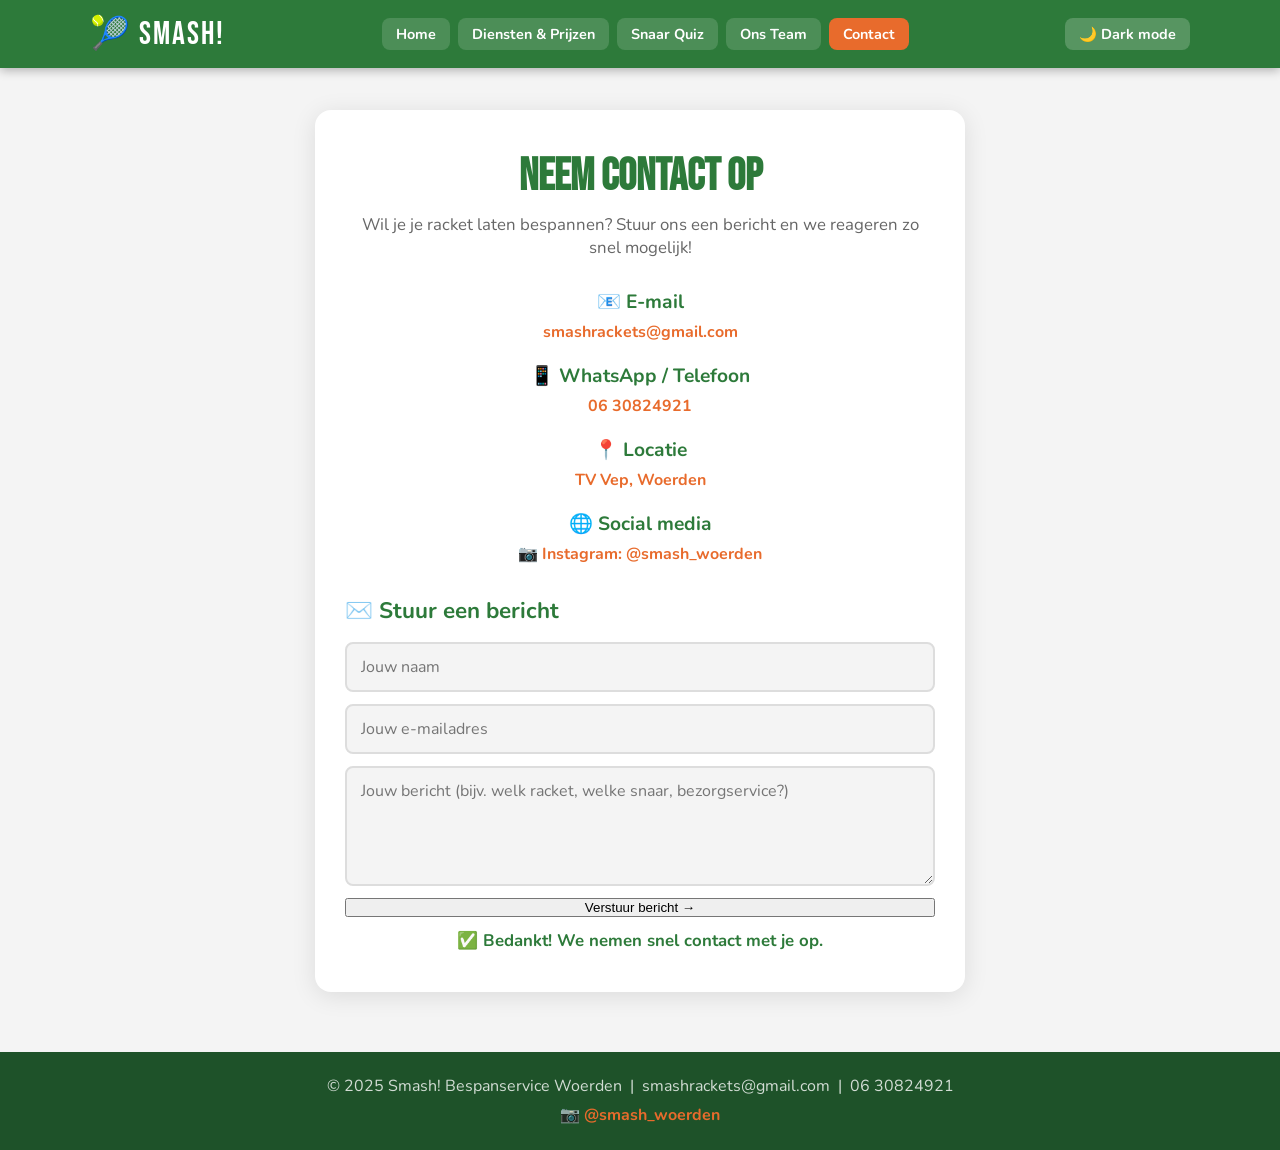
==== contact.html @ 24035dbb "Team + contact + css en js ervan met verstuur bericht" ====
<!DOCTYPE html>
<html lang="nl">
<head>
    <meta charset="UTF-8">
    <meta name="viewport" content="width=device-width, initial-scale=1.0">
    <title>Contact - Smash!</title>
    <link rel="stylesheet" href="style.css">
    <link href="https://fonts.googleapis.com/css2?family=Bebas+Neue&family=Nunito:wght@400;600;700;900&display=swap" rel="stylesheet">
</head>
<body>

<header>
    <div class="header-inner">
        <div class="logo">🎾 SMASH!</div>
        <nav>
            <a href="index.html" class="knop">Home</a>
            <a href="diensten.html" class="knop">Diensten & Prijzen</a>
            <a href="snaarquiz.html" class="knop">Snaar Quiz</a>
            <a href="team.html" class="knop">Ons Team</a>
            <a href="contact.html" class="knop actief">Contact</a>
        </nav>
        <button id="darkmode-knop" onclick="toggleDark()">🌙 Dark mode</button>
    </div>
</header>

<main>
    <section class="contact-kaart">
        <h1>Neem contact op</h1>
        <p class="intro">Wil je je racket laten bespannen? Stuur ons een bericht en we reageren zo snel mogelijk!</p>

        <div class="gegevens">
            <h2>📧 E-mail</h2>
            <p><a href="mailto:smashrackets@gmail.com?subject=Bespanning aanvragen">smashrackets@gmail.com</a></p>

            <h2>📱 WhatsApp / Telefoon</h2>
            <p><a href="tel:0630824921">06 30824921</a></p>

            <h2>📍 Locatie</h2>
            <p>
                <a href="https://www.google.com/maps/search/TV+Vep+Woerden" target="_blank">
                    TV Vep, Woerden
                </a>
            </p>

            <h2>🌐 Social media</h2>
            <p>
                <a href="https://www.instagram.com/smash_woerden/" target="_blank">📷 Instagram: @smash_woerden</a>
            </p>
        </div>

        <div class="contact-form">
            <h2>✉️ Stuur een bericht</h2>
            <input type="text" id="naam" placeholder="Jouw naam">
            <input type="email" id="email" placeholder="Jouw e-mailadres">
            <textarea id="bericht" placeholder="Jouw bericht (bijv. welk racket, welke snaar, bezorgservice?)"></textarea>
            <button class="cta-knop" onclick="verstuurBericht()">Verstuur bericht →</button>
            <p id="form-bevestiging" class="verborgen form-ok">✅ Bedankt! We nemen snel contact met je op.</p>
        </div>
    </section>
</main>

<footer>
    <p>© 2025 Smash! Bespanservice Woerden &nbsp;|&nbsp; smashrackets@gmail.com &nbsp;|&nbsp; 06 30824921</p>
    <p>📷 <a href="https://www.instagram.com/smash_woerden/" target="_blank">@smash_woerden</a></p>
</footer>

<script src="script.js"></script>
</body>
</html>
---- style.css ----
@import url('https://fonts.googleapis.com/css2?family=Bebas+Neue&family=Nunito:wght@400;600;700;900&display=swap');

:root {
    --oranje: #e86b2c;
    --groen: #2d7a3a;
    --wit: #ffffff;
    --lichtgrijs: #f4f4f4;
    --tekst: #1a1a1a;
    --kaart: #ffffff;
    --header-bg: #2d7a3a;
    --footer-bg: #1e5229;
    --border: #ddd;
    --knop-tekst: #1a1a1a;
}

body.dark {
    --lichtgrijs: #1a1a1a;
    --tekst: #f0f0f0;
    --kaart: #2a2a2a;
    --header-bg: #163d1e;
    --footer-bg: #111;
    --border: #444;
    --wit: #7e7e7e;
    --knop-tekst: #f0f0f0;
}

* {
    margin: 0;
    padding: 0;
    box-sizing: border-box;
}

body {
    font-family: 'Nunito', sans-serif;
    background-color: var(--lichtgrijs);
    color: var(--tekst);
    font-size: 16px;
    transition: background 0.3s, color 0.3s;
}

main {
    animation: instappen 0.5s ease-in-out;
}

@keyframes instappen {
    from { opacity: 0; transform: translateY(12px); }
    to { opacity: 1; transform: translateY(0); }
}

header {
    background: var(--header-bg);
    padding: 14px 30px;
    position: fixed;
    top: 0; left: 0;
    width: 100%;
    z-index: 1000;
    box-shadow: 0 2px 10px rgba(0,0,0,0.3);
}
.header-inner {
    display: flex;
    align-items: center;
    justify-content: space-between;
    max-width: 1100px;
    margin: 0 auto;
    flex-wrap: wrap;
    gap: 10px;
}
.logo {
    font-family: 'Bebas Neue', cursive;
    font-size: 2rem;
    color: var(--wit);
    letter-spacing: 2px;
}
nav { display: flex; gap: 8px; flex-wrap: wrap; }
.knop {
    display: inline-block;
    padding: 6px 14px;
    background: rgba(255,255,255,0.15);
    color: white;
    border-radius: 8px;
    text-decoration: none;
    font-weight: 700;
    font-size: 0.9rem;
    transition: 0.2s;
}
.knop:hover, .knop.actief { background: var(--oranje); color: white; }
#darkmode-knop {
    background: rgba(255,255,255,0.2);
    border: none;
    color: white;
    padding: 6px 14px;
    border-radius: 8px;
    cursor: pointer;
    font-weight: 700;
    font-family: 'Nunito', sans-serif;
    font-size: 0.9rem;
    transition: 0.2s;
}
#darkmode-knop:hover { background: var(--oranje); }


.pagina-titel {
    text-align: center;
    max-width: 700px;
    margin: 110px auto 40px auto;
    padding: 30px;
}
.pagina-titel h1 {
    font-family: 'Bebas Neue', cursive;
    font-size: 3rem;
    color: var(--groen);
    margin-bottom: 10px;
}
body.dark .pagina-titel h1 { color: var(--oranje); }
.pagina-titel p { font-size: 1.1rem; color: #666; }
body.dark .pagina-titel p { color: #aaa; }

.prijzen-grid {
    display: flex;
    gap: 20px;
    max-width: 1000px;
    margin: 0 auto 40px auto;
    padding: 0 20px;
    flex-wrap: wrap;
}
.prijs-kaart {
    flex: 1;
    min-width: 200px;
    background: var(--kaart);
    border-radius: 14px;
    padding: 24px 20px;
    text-align: center;
    box-shadow: 0 2px 12px rgba(0,0,0,0.08);
    border: 2px solid var(--border);
    position: relative;
    transition: 0.2s;
}
.prijs-kaart:hover { transform: translateY(-4px); border-color: var(--oranje); }
.prijs-kaart.uitgelicht { border-color: var(--oranje); border-width: 3px; }
.badge {
    position: absolute;
    top: -14px; left: 50%;
    transform: translateX(-50%);
    background: var(--oranje);
    color: white;
    padding: 4px 14px;
    border-radius: 20px;
    font-size: 0.85rem;
    font-weight: 700;
    white-space: nowrap;
}
.prijs-kaart h3 {
    color: var(--groen);
    font-size: 1.3rem;
    margin-bottom: 10px;
    margin-top: 10px;
}
.snaar-info { font-size: 0.95rem; color: #666; line-height: 1.5; margin-bottom: 16px; }
body.dark .snaar-info { color: #aaa; }
.prijs { font-family: 'Bebas Neue', cursive; font-size: 2.2rem; color: var(--oranje); }

.extra-diensten {
    max-width: 700px;
    margin: 0 auto 40px auto;
    padding: 0 20px;
}
.extra-diensten h2 {
    font-family: 'Bebas Neue', cursive;
    font-size: 2rem;
    color: var(--groen);
    margin-bottom: 20px;
    text-align: center;
}
body.dark .extra-diensten h2 { color: var(--oranje); }
.extra-grid { display: flex; gap: 20px; flex-wrap: wrap; }
.extra-item {
    flex: 1;
    min-width: 200px;
    background: var(--kaart);
    border-radius: 14px;
    padding: 24px;
    text-align: center;
    box-shadow: 0 2px 10px rgba(0,0,0,0.08);
}
.extra-item .icon { font-size: 2rem; display: block; margin-bottom: 10px; }
.extra-item h4 { color: var(--groen); margin-bottom: 8px; }
.extra-item strong {
    color: var(--oranje);
    font-size: 1.5rem;
    font-family: 'Bebas Neue', cursive;
    display: block;
    margin-top: 10px;
}

.calculator {
    max-width: 600px;
    margin: 0 auto 60px auto;
    background: var(--kaart);
    padding: 30px;
    border-radius: 16px;
    box-shadow: 0 4px 20px rgba(0,0,0,0.1);
    text-align: center;
}
.calculator h2 {
    font-family: 'Bebas Neue', cursive;
    font-size: 2rem;
    color: var(--groen);
    margin-bottom: 8px;
}

.totaal {
    background: var(--groen);
    color: white;
    padding: 16px;
    border-radius: 10px;
    text-align: center;
    font-size: 1.4rem;
    font-weight: 600;
    margin-top: 10px;
}
.totaal span {
    font-family: 'Bebas Neue', cursive;
    font-size: 2rem;
    color: var(--oranje);
}

footer {
    background: var(--footer-bg);
    color: rgba(255,255,255,0.8);
    text-align: center;
    padding: 20px;
    font-size: 1rem;
    line-height: 1.8;
}
footer a { color: var(--oranje); text-decoration: none; font-weight: 700; }
footer a:hover { text-decoration: underline; }


@media (max-width: 700px) {
    .header-inner { flex-direction: column; align-items: flex-start; }
}

.team-grid {
    display: flex;
    gap: 20px;
    max-width: 1000px;
    margin: 0 auto 40px auto;
    padding: 0 20px;
    flex-wrap: wrap;
    justify-content: center;
}

.team-kaart {
    background: var(--kaart);
    border-radius: 14px;
    padding: 30px 24px;
    text-align: center;
    box-shadow: 0 2px 12px rgba(0,0,0,0.08);
    width: 180px;
    transition: 0.2s;
    border-top: 4px solid var(--groen);
}

.team-kaart:hover {
    transform: translateY(-6px);
    border-top-color: var(--oranje);
    box-shadow: 0 8px 24px rgba(0,0,0,0.14);
}

.avatar {
    font-size: 3rem;
    margin-bottom: 12px;
}

.team-kaart h3 {
    color: var(--groen);
    font-size: 1.3rem;
    margin-bottom: 10px;
}

.team-kaart p {
    font-size: 0.9rem;
    color: #666;
    line-height: 1.5;
}

body.dark .team-kaart p {
    color: #aaa;
}

.contact-kaart {
    max-width: 650px;
    margin: 110px auto 60px auto;
    background: var(--kaart);
    padding: 40px 30px;
    border-radius: 16px;
    box-shadow: 0 4px 24px rgba(0,0,0,0.1);
    text-align: center;
}

.contact-kaart h1 {
    font-family: 'Bebas Neue', cursive;
    font-size: 2.8rem;
    color: var(--groen);
    margin-bottom: 10px;
}

body.dark .contact-kaart h1 {
    color: var(--oranje);
}

.intro {
    color: #666;
    margin-bottom: 30px;
    font-size: 1.05rem;
}

body.dark .intro {
    color: #aaa;
}

.gegevens h2 {
    color: var(--groen);
    font-size: 1.2rem;
    margin: 20px 0 6px 0;
}

body.dark .gegevens h2 {
    color: var(--oranje);
}

.gegevens p {
    margin-bottom: 8px;
}

.gegevens a {
    color: var(--oranje);
    font-weight: 700;
    text-decoration: none;
}

.gegevens a:hover {
    text-decoration: underline;
}

.contact-form {
    margin-top: 30px;
    display: flex;
    flex-direction: column;
    gap: 12px;
    text-align: left;
}

.contact-form h2 {
    color: var(--groen);
    font-size: 1.4rem;
    margin-bottom: 4px;
}

body.dark .contact-form h2 {
    color: var(--oranje);
}

.contact-form input,
.contact-form textarea {
    width: 100%;
    padding: 12px 14px;
    border-radius: 8px;
    border: 2px solid var(--border);
    font-size: 1rem;
    font-family: 'Nunito', sans-serif;
    background: var(--lichtgrijs);
    color: var(--tekst);
    transition: 0.2s;
}

.contact-form input:focus,
.contact-form textarea:focus {
    outline: none;
    border-color: var(--oranje);
}

.contact-form textarea {
    min-height: 120px;
    resize: vertical;
}

.form-ok {
    color: var(--groen);
    font-weight: 700;
    text-align: center;
    font-size: 1.05rem;
}
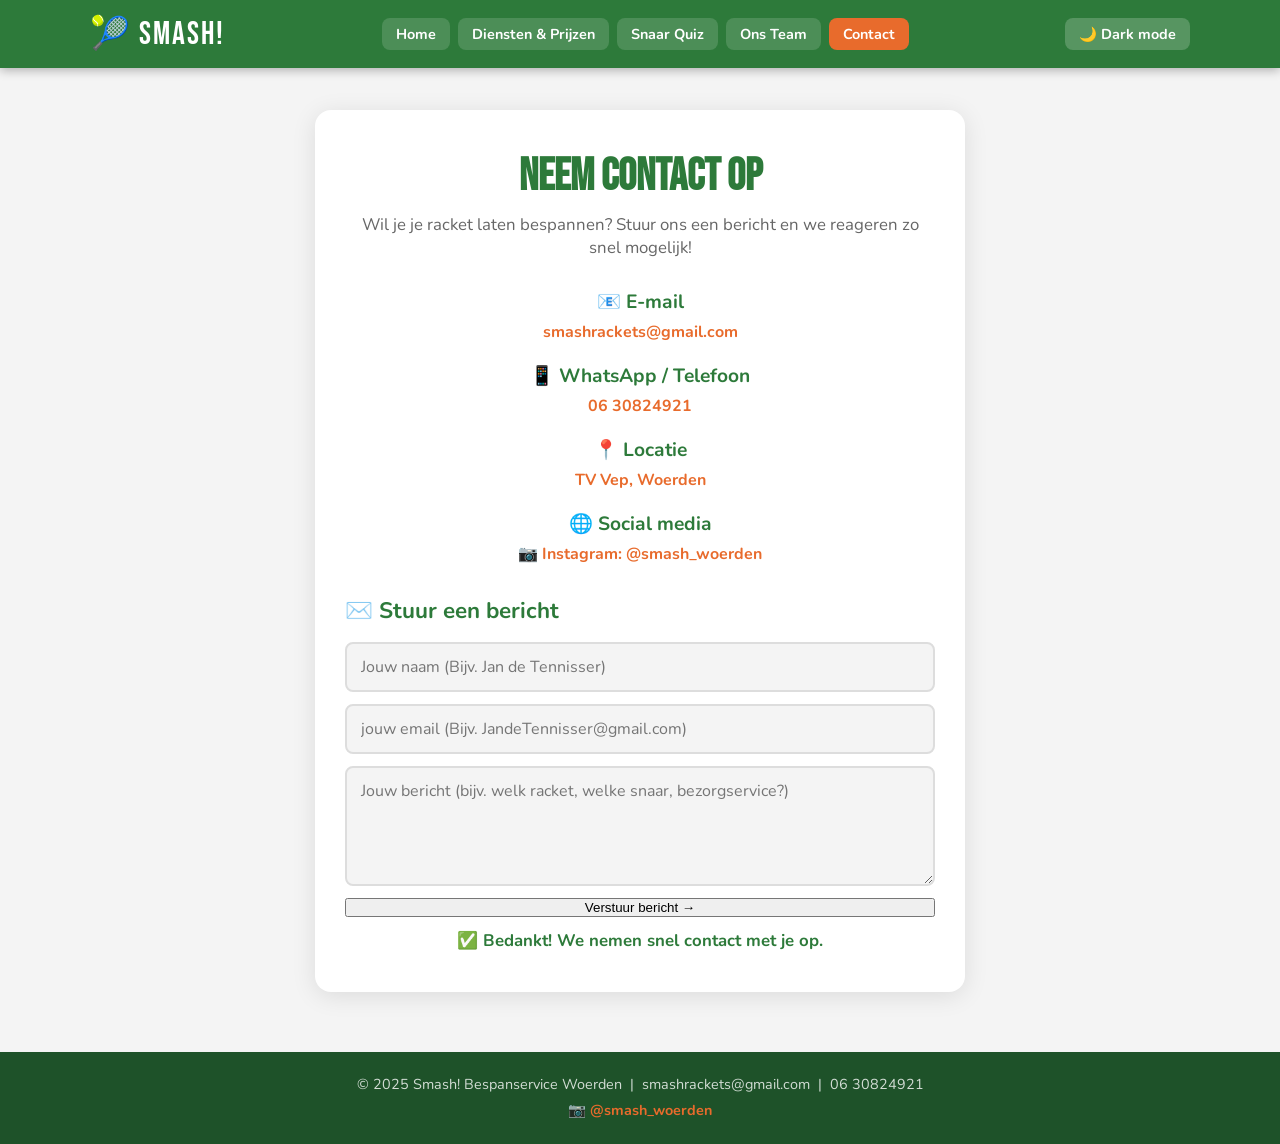
==== commit 4f27dad3: "weetiknietfoto" ====
--- a/contact.html
+++ b/contact.html
@@ -50,8 +50,8 @@
 
         <div class="contact-form">
             <h2>✉️ Stuur een bericht</h2>
-            <input type="text" id="naam" placeholder="Jouw naam">
-            <input type="email" id="email" placeholder="Jouw e-mailadres">
+            <input type="text" id="naam" placeholder="Jouw naam (Bijv. Jan de Tennisser)">
+            <input type="email" id="email" placeholder="jouw email (Bijv. JandeTennisser@gmail.com)">
             <textarea id="bericht" placeholder="Jouw bericht (bijv. welk racket, welke snaar, bezorgservice?)"></textarea>
             <button class="cta-knop" onclick="verstuurBericht()">Verstuur bericht →</button>
             <p id="form-bevestiging" class="verborgen form-ok">✅ Bedankt! We nemen snel contact met je op.</p>
@@ -64,6 +64,6 @@
     <p>📷 <a href="https://www.instagram.com/smash_woerden/" target="_blank">@smash_woerden</a></p>
 </footer>
 
-<script src="script.js"></script>
+<script src="main.js"></script>
 </body>
 </html>
--- a/style.css
+++ b/style.css
@@ -99,7 +99,6 @@
 }
 #darkmode-knop:hover { background: var(--oranje); }
 
-
 .pagina-titel {
     text-align: center;
     max-width: 700px;
@@ -208,7 +207,28 @@
     color: var(--groen);
     margin-bottom: 8px;
 }
-
+body.dark .calculator h2 { color: var(--oranje); }
+.calculator p { color: #666; margin-bottom: 20px; }
+body.dark .calculator p { color: #aaa; }
+.calcding { display: flex; flex-direction: column; gap: 14px; text-align: left; }
+.calcding label {
+    font-weight: 700;
+    color: var(--tekst);
+    display: flex;
+    align-items: center;
+    gap: 10px;
+}
+.calcding select {
+    width: 100%;
+    padding: 10px 14px;
+    border-radius: 8px;
+    border: 2px solid var(--border);
+    font-size: 1rem;
+    font-family: 'Nunito', sans-serif;
+    background: var(--kaart);
+    color: var(--tekst);
+    margin-top: 4px;
+}
 .totaal {
     background: var(--groen);
     color: white;
@@ -216,7 +236,7 @@
     border-radius: 10px;
     text-align: center;
     font-size: 1.4rem;
-    font-weight: 600;
+    font-weight: 900;
     margin-top: 10px;
 }
 .totaal span {
@@ -230,17 +250,15 @@
     color: rgba(255,255,255,0.8);
     text-align: center;
     padding: 20px;
-    font-size: 1rem;
+    font-size: 0.9rem;
     line-height: 1.8;
 }
 footer a { color: var(--oranje); text-decoration: none; font-weight: 700; }
 footer a:hover { text-decoration: underline; }
 
-
 @media (max-width: 700px) {
     .header-inner { flex-direction: column; align-items: flex-start; }
 }
-
 .team-grid {
     display: flex;
     gap: 20px;
@@ -391,4 +409,30 @@
     font-weight: 700;
     text-align: center;
     font-size: 1.05rem;
-}+}
+main {
+    animation: instappen 0.5s ease-in-out;
+}
+
+@keyframes instappen {
+    from { opacity: 0; transform: translateY(12px); }
+    to { opacity: 1; transform: translateY(0); }
+}
+
+@media (max-width: 700px) {
+    .hero {
+        flex-direction: column;
+        margin-top: 130px;
+        text-align: center;
+    }
+    .hero-tekst h1 {
+        font-size: 2.5rem;
+    }
+    .hero-logo-groot {
+        font-size: 5rem;
+    }
+    .header-inner {
+        flex-direction: column;
+        align-items: flex-start;
+    }
+}
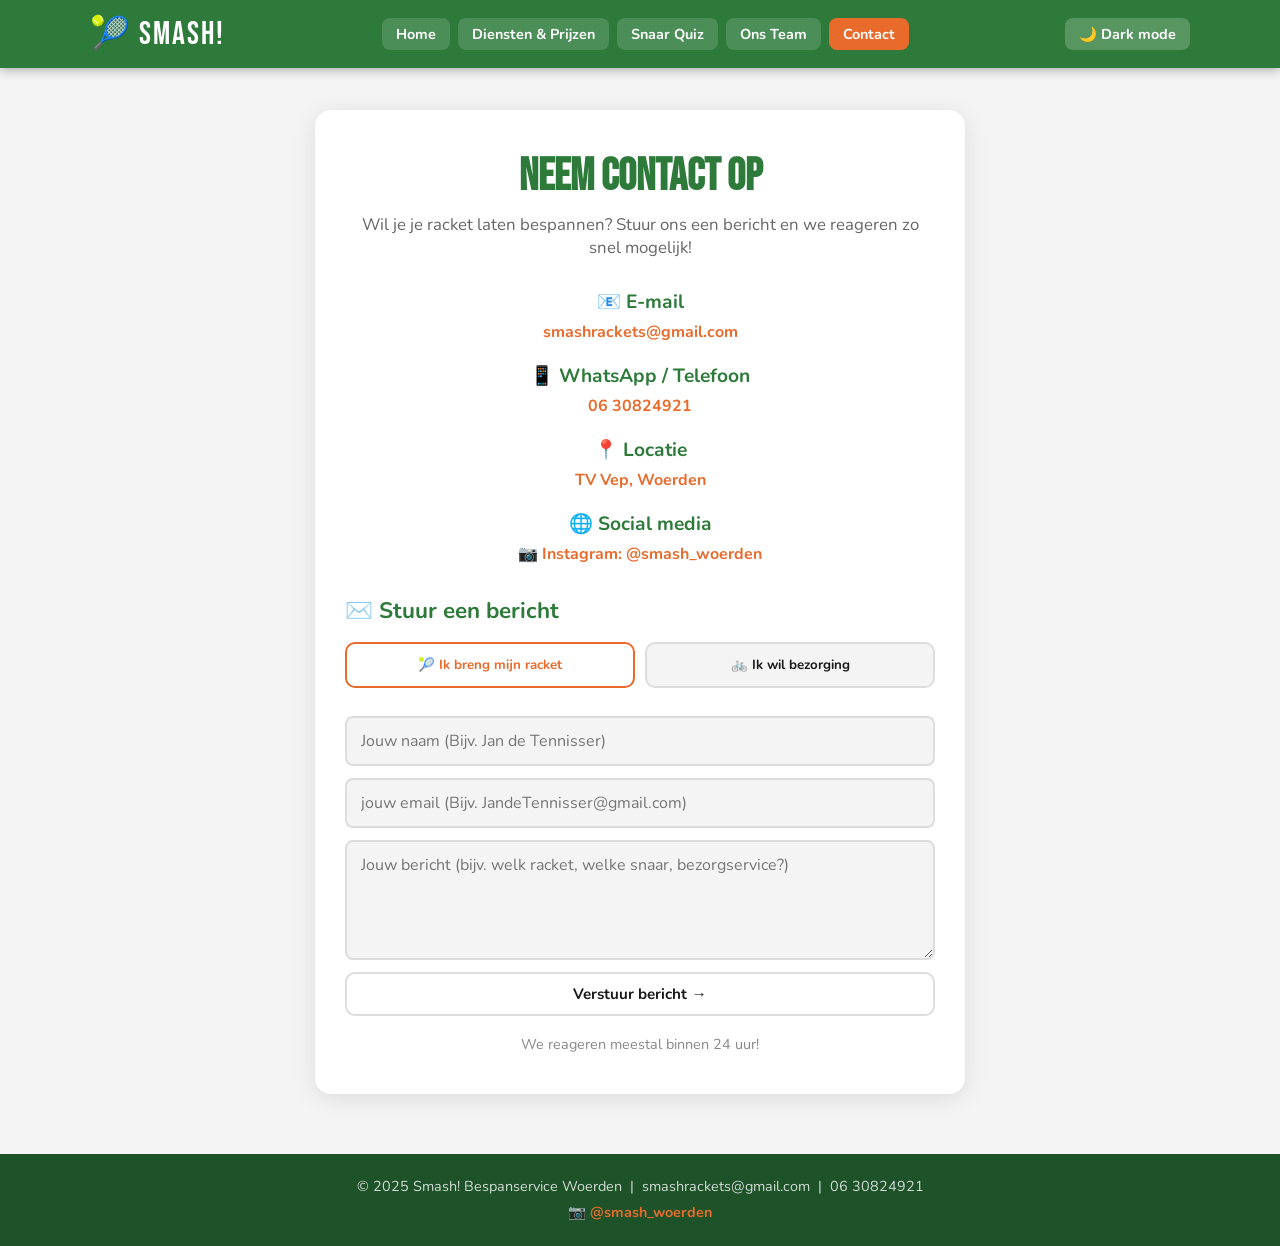
==== commit 4f33cc11: "grote cleanup voor de deadline" ====
--- a/contact.html
+++ b/contact.html
@@ -48,12 +48,20 @@
             </p>
         </div>
 
+
+
         <div class="contact-form">
             <h2>✉️ Stuur een bericht</h2>
+             <div class="lever-keuze">
+        <button class="lever-knop actief" onclick="kiesLever('breng', this)">🎾 Ik breng mijn racket</button>
+        <button class="lever-knop" onclick="kiesLever('bezorg', this)">🚲 Ik wil bezorging</button>
+    </div>
+
             <input type="text" id="naam" placeholder="Jouw naam (Bijv. Jan de Tennisser)">
             <input type="email" id="email" placeholder="jouw email (Bijv. JandeTennisser@gmail.com)">
             <textarea id="bericht" placeholder="Jouw bericht (bijv. welk racket, welke snaar, bezorgservice?)"></textarea>
             <button class="cta-knop" onclick="verstuurBericht()">Verstuur bericht →</button>
+            <p class="reactietijd"> We reageren meestal binnen 24 uur!</p>
             <p id="form-bevestiging" class="verborgen form-ok">✅ Bedankt! We nemen snel contact met je op.</p>
         </div>
     </section>
--- a/style.css
+++ b/style.css
@@ -1,6 +1,6 @@
-
 @import url('https://fonts.googleapis.com/css2?family=Bebas+Neue&family=Nunito:wght@400;600;700;900&display=swap');
 
+/* ── CSS Variabelen ── */
 :root {
     --oranje: #e86b2c;
     --groen: #2d7a3a;
@@ -21,10 +21,11 @@
     --header-bg: #163d1e;
     --footer-bg: #111;
     --border: #444;
-    --wit: #7e7e7e;
+    --wit: #2a2a2a;
     --knop-tekst: #f0f0f0;
 }
 
+/* ── Reset ── */
 * {
     margin: 0;
     padding: 0;
@@ -39,24 +40,28 @@
     transition: background 0.3s, color 0.3s;
 }
 
+/* ── Animatie ── */
 main {
     animation: instappen 0.5s ease-in-out;
 }
 
 @keyframes instappen {
     from { opacity: 0; transform: translateY(12px); }
-    to { opacity: 1; transform: translateY(0); }
-}
-
+    to   { opacity: 1; transform: translateY(0); }
+}
+
+/* ── Header (FIXED + bovenop alles) ── */
 header {
     background: var(--header-bg);
     padding: 14px 30px;
     position: fixed;
-    top: 0; left: 0;
+    top: 0;
+    left: 0;
     width: 100%;
     z-index: 1000;
-    box-shadow: 0 2px 10px rgba(0,0,0,0.3);
-}
+    box-shadow: 0 2px 10px rgba(0, 0, 0, 0.3);
+}
+
 .header-inner {
     display: flex;
     align-items: center;
@@ -66,17 +71,24 @@
     flex-wrap: wrap;
     gap: 10px;
 }
+
 .logo {
     font-family: 'Bebas Neue', cursive;
     font-size: 2rem;
     color: var(--wit);
     letter-spacing: 2px;
 }
-nav { display: flex; gap: 8px; flex-wrap: wrap; }
+
+nav {
+    display: flex;
+    gap: 8px;
+    flex-wrap: wrap;
+}
+
 .knop {
     display: inline-block;
     padding: 6px 14px;
-    background: rgba(255,255,255,0.15);
+    background: rgba(255, 255, 255, 0.15);
     color: white;
     border-radius: 8px;
     text-decoration: none;
@@ -84,9 +96,15 @@
     font-size: 0.9rem;
     transition: 0.2s;
 }
-.knop:hover, .knop.actief { background: var(--oranje); color: white; }
+
+.knop:hover,
+.knop.actief {
+    background: var(--oranje);
+    color: white;
+}
+
 #darkmode-knop {
-    background: rgba(255,255,255,0.2);
+    background: rgba(255, 255, 255, 0.2);
     border: none;
     color: white;
     padding: 6px 14px;
@@ -97,24 +115,195 @@
     font-size: 0.9rem;
     transition: 0.2s;
 }
-#darkmode-knop:hover { background: var(--oranje); }
-
+
+#darkmode-knop:hover {
+    background: var(--oranje);
+}
+
+/* ── Hero (tiptop) ── */
+.tiptop {
+    display: flex;
+    align-items: center;
+    justify-content: space-between;
+    max-width: 1000px;
+    margin: 110px auto 40px;
+    padding: 40px 30px;
+    background: var(--groen);
+    border-radius: 20px;
+    color: white;
+    gap: 30px;
+}
+
+.tiptop-tekst h1 {
+    font-family: 'Bebas Neue', cursive;
+    font-size: 3.5rem;
+    line-height: 1.1;
+    margin-bottom: 16px;
+}
+
+.tiptop-tekst h1 span {
+    color: var(--oranje);
+}
+
+.tiptop-tekst p {
+    font-size: 1.1rem;
+    line-height: 1.6;
+    margin-bottom: 24px;
+    max-width: 450px;
+}
+
+.tiptop-logo-groot {
+    font-size: 8rem;
+}
+
+/* ── Knoppen ── */
+.bespannen-knop {
+    display: inline-block;
+    background: var(--oranje);
+    color: white;
+    padding: 12px 28px;
+    border-radius: 10px;
+    text-decoration: none;
+    font-weight: 900;
+    transition: 0.2s;
+}
+
+.bespannen-knop:hover {
+    background: #c95a1f;
+    transform: translateY(-2px);
+}
+
+.bespannen-knop.wit {
+    background: white;
+    color: var(--groen);
+}
+
+.bespannen-knop.wit:hover {
+    background: #e0e0e0;
+}
+
+/* ── Voordelen ── */
+.voordelen {
+    display: flex;
+    gap: 20px;
+    max-width: 1000px;
+    margin: 0 auto 40px;
+    padding: 0 20px;
+    flex-wrap: wrap;
+}
+
+.voordeel {
+    flex: 1;
+    min-width: 200px;
+    background: var(--kaart);
+    border-radius: 14px;
+    padding: 24px 20px;
+    text-align: center;
+    border-top: 4px solid var(--oranje);
+    transition: 0.2s;
+}
+
+.voordeel:hover {
+    transform: translateY(-4px);
+}
+
+.voordeel .icon {
+    font-size: 2.2rem;
+    display: block;
+    margin-bottom: 12px;
+}
+
+.voordeel h3 {
+    color: var(--groen);
+    margin-bottom: 8px;
+}
+
+/* ── Banners ── */
+.bespannen-banner,
+.cta-banner {
+    background: var(--oranje);
+    color: white;
+    text-align: center;
+    padding: 50px 30px;
+    max-width: 1000px;
+    margin: 0 auto 40px;
+    border-radius: 16px;
+}
+
+.bespannen-banner h2,
+.cta-banner h2 {
+    font-family: 'Bebas Neue', cursive;
+    font-size: 2.5rem;
+    margin-bottom: 12px;
+}
+
+.bespannen-banner p,
+.cta-banner p {
+    margin-bottom: 24px;
+}
+
+.cta-knop {
+    background: transparent;
+    border: 2px solid var(--border);
+    color: var(--tekst);
+    font-family: 'Nunito', sans-serif;
+    font-weight: 700;
+    font-size: 0.95rem;
+    padding: 10px 22px;
+    border-radius: 10px;
+    cursor: pointer;
+    transition: border-color 0.18s, color 0.18s;
+}
+
+.cta-knop:hover {
+    border-color: var(--oranje);
+    color: var(--oranje);
+}
+
+.cta-knop.wit {
+    display: inline-block;
+    background: white;
+    color: var(--oranje);
+    font-weight: 900;
+    padding: 12px 28px;
+    border-radius: 10px;
+    text-decoration: none;
+    transition: 0.2s;
+    border: none;
+}
+
+.cta-knop.wit:hover {
+    background: #f0f0f0;
+    transform: translateY(-2px);
+}
+
+/* ── Paginatitel ── */
 .pagina-titel {
     text-align: center;
     max-width: 700px;
     margin: 110px auto 40px auto;
     padding: 30px;
 }
+
 .pagina-titel h1 {
     font-family: 'Bebas Neue', cursive;
-    font-size: 3rem;
-    color: var(--groen);
+    font-size: clamp(2.4rem, 6vw, 3.6rem);
+    color: var(--groen);
+    letter-spacing: 1px;
     margin-bottom: 10px;
 }
-body.dark .pagina-titel h1 { color: var(--oranje); }
-.pagina-titel p { font-size: 1.1rem; color: #666; }
-body.dark .pagina-titel p { color: #aaa; }
-
+
+body.dark .pagina-titel h1 {
+    color: var(--oranje);
+}
+
+.pagina-titel p {
+    font-size: 1.05rem;
+    color: var(--tekst);
+    opacity: 0.75;
+}
+
+/* ── Prijzen ── */
 .prijzen-grid {
     display: flex;
     gap: 20px;
@@ -123,6 +312,7 @@
     padding: 0 20px;
     flex-wrap: wrap;
 }
+
 .prijs-kaart {
     flex: 1;
     min-width: 200px;
@@ -130,16 +320,26 @@
     border-radius: 14px;
     padding: 24px 20px;
     text-align: center;
-    box-shadow: 0 2px 12px rgba(0,0,0,0.08);
+    box-shadow: 0 2px 12px rgba(0, 0, 0, 0.08);
     border: 2px solid var(--border);
     position: relative;
     transition: 0.2s;
 }
-.prijs-kaart:hover { transform: translateY(-4px); border-color: var(--oranje); }
-.prijs-kaart.uitgelicht { border-color: var(--oranje); border-width: 3px; }
+
+.prijs-kaart:hover {
+    transform: translateY(-4px);
+    border-color: var(--oranje);
+}
+
+.prijs-kaart.uitgelicht {
+    border-color: var(--oranje);
+    border-width: 3px;
+}
+
 .badge {
     position: absolute;
-    top: -14px; left: 50%;
+    top: -14px;
+    left: 50%;
     transform: translateX(-50%);
     background: var(--oranje);
     color: white;
@@ -149,21 +349,58 @@
     font-weight: 700;
     white-space: nowrap;
 }
+
 .prijs-kaart h3 {
     color: var(--groen);
     font-size: 1.3rem;
     margin-bottom: 10px;
     margin-top: 10px;
 }
-.snaar-info { font-size: 0.95rem; color: #666; line-height: 1.5; margin-bottom: 16px; }
-body.dark .snaar-info { color: #aaa; }
-.prijs { font-family: 'Bebas Neue', cursive; font-size: 2.2rem; color: var(--oranje); }
-
+
+.snaar-info {
+    font-size: 0.95rem;
+    color: #666;
+    line-height: 1.5;
+    margin-bottom: 16px;
+}
+
+body.dark .snaar-info {
+    color: #aaa;
+}
+
+.prijs {
+    font-family: 'Bebas Neue', cursive;
+    font-size: 2.2rem;
+    color: var(--oranje);
+}
+
+.snaar-foto-wrap {
+    width: 100%;
+    height: 150px;
+    border-radius: 15px;
+    overflow: hidden;
+    margin-bottom: 14px;
+}
+
+.snaar-foto {
+    width: 100%;
+    height: 100%;
+    object-fit: contain;
+    background: var(--wit);
+    transition: transform 0.3s ease;
+}
+
+.prijs-kaart:hover .snaar-foto {
+    transform: scale(1.05);
+}
+
+/* ── Extra diensten ── */
 .extra-diensten {
     max-width: 700px;
     margin: 0 auto 40px auto;
     padding: 0 20px;
 }
+
 .extra-diensten h2 {
     font-family: 'Bebas Neue', cursive;
     font-size: 2rem;
@@ -171,8 +408,17 @@
     margin-bottom: 20px;
     text-align: center;
 }
-body.dark .extra-diensten h2 { color: var(--oranje); }
-.extra-grid { display: flex; gap: 20px; flex-wrap: wrap; }
+
+body.dark .extra-diensten h2 {
+    color: var(--oranje);
+}
+
+.extra-grid {
+    display: flex;
+    gap: 20px;
+    flex-wrap: wrap;
+}
+
 .extra-item {
     flex: 1;
     min-width: 200px;
@@ -180,10 +426,20 @@
     border-radius: 14px;
     padding: 24px;
     text-align: center;
-    box-shadow: 0 2px 10px rgba(0,0,0,0.08);
-}
-.extra-item .icon { font-size: 2rem; display: block; margin-bottom: 10px; }
-.extra-item h4 { color: var(--groen); margin-bottom: 8px; }
+    box-shadow: 0 2px 10px rgba(0, 0, 0, 0.08);
+}
+
+.extra-item .icon {
+    font-size: 2rem;
+    display: block;
+    margin-bottom: 10px;
+}
+
+.extra-item h4 {
+    color: var(--groen);
+    margin-bottom: 8px;
+}
+
 .extra-item strong {
     color: var(--oranje);
     font-size: 1.5rem;
@@ -192,25 +448,64 @@
     margin-top: 10px;
 }
 
+.extra-foto-wrap {
+    width: 100%;
+    height: 120px;
+    border-radius: 10px;
+    overflow: hidden;
+    margin-bottom: 12px;
+    background: var(--lichtgrijs);
+}
+
+.extra-foto {
+    width: 100%;
+    height: 100%;
+    object-fit: cover;
+    transition: transform 0.3s ease;
+}
+
+.extra-item:hover .extra-foto {
+    transform: scale(1.05);
+}
+
+/* ── Calculator ── */
 .calculator {
     max-width: 600px;
     margin: 0 auto 60px auto;
     background: var(--kaart);
     padding: 30px;
     border-radius: 16px;
-    box-shadow: 0 4px 20px rgba(0,0,0,0.1);
-    text-align: center;
-}
+    box-shadow: 0 4px 20px rgba(0, 0, 0, 0.1);
+    text-align: center;
+}
+
 .calculator h2 {
     font-family: 'Bebas Neue', cursive;
     font-size: 2rem;
     color: var(--groen);
     margin-bottom: 8px;
 }
-body.dark .calculator h2 { color: var(--oranje); }
-.calculator p { color: #666; margin-bottom: 20px; }
-body.dark .calculator p { color: #aaa; }
-.calcding { display: flex; flex-direction: column; gap: 14px; text-align: left; }
+
+body.dark .calculator h2 {
+    color: var(--oranje);
+}
+
+.calculator p {
+    color: #666;
+    margin-bottom: 20px;
+}
+
+body.dark .calculator p {
+    color: #aaa;
+}
+
+.calcding {
+    display: flex;
+    flex-direction: column;
+    gap: 14px;
+    text-align: left;
+}
+
 .calcding label {
     font-weight: 700;
     color: var(--tekst);
@@ -218,6 +513,7 @@
     align-items: center;
     gap: 10px;
 }
+
 .calcding select {
     width: 100%;
     padding: 10px 14px;
@@ -229,6 +525,7 @@
     color: var(--tekst);
     margin-top: 4px;
 }
+
 .totaal {
     background: var(--groen);
     color: white;
@@ -239,26 +536,155 @@
     font-weight: 900;
     margin-top: 10px;
 }
+
 .totaal span {
     font-family: 'Bebas Neue', cursive;
     font-size: 2rem;
     color: var(--oranje);
 }
 
-footer {
-    background: var(--footer-bg);
-    color: rgba(255,255,255,0.8);
-    text-align: center;
-    padding: 20px;
-    font-size: 0.9rem;
-    line-height: 1.8;
-}
-footer a { color: var(--oranje); text-decoration: none; font-weight: 700; }
-footer a:hover { text-decoration: underline; }
-
-@media (max-width: 700px) {
-    .header-inner { flex-direction: column; align-items: flex-start; }
-}
+/* ── Quiz ── */
+.quiz-voortgang {
+    display: flex;
+    justify-content: center;
+    gap: 10px;
+    margin-bottom: 32px;
+}
+
+.quiz-stap-dot {
+    width: 36px;
+    height: 6px;
+    border-radius: 3px;
+    background: var(--border);
+    transition: background 0.3s ease;
+}
+
+.quiz-stap-dot.actief { background: var(--oranje); }
+.quiz-stap-dot.klaar  { background: var(--groen); }
+
+.quiz-container {
+    max-width: 640px;
+    margin: 0 auto 70px auto;
+    background: var(--kaart);
+    padding: 40px 36px;
+    border-radius: 20px;
+    box-shadow: 0 6px 28px rgba(0, 0, 0, 0.1);
+    text-align: center;
+}
+
+.quiz-stap {
+    animation: instappen 0.35s ease both;
+}
+
+.quiz-stap h3 {
+    font-size: 1.35rem;
+    font-weight: 900;
+    color: var(--groen);
+    margin-bottom: 26px;
+    line-height: 1.3;
+}
+
+body.dark .quiz-stap h3 {
+    color: var(--oranje);
+}
+
+.quiz-opties {
+    display: flex;
+    flex-direction: column;
+    gap: 11px;
+}
+
+.quiz-btn {
+    background: var(--lichtgrijs);
+    border: 2px solid var(--border);
+    padding: 14px 20px;
+    border-radius: 12px;
+    font-size: 1rem;
+    font-family: 'Nunito', sans-serif;
+    font-weight: 700;
+    cursor: pointer;
+    color: var(--tekst);
+    transition: background 0.18s, color 0.18s, border-color 0.18s, transform 0.18s;
+    text-align: left;
+    display: flex;
+    align-items: center;
+    gap: 10px;
+}
+
+.quiz-btn:hover {
+    background: var(--oranje);
+    color: white;
+    border-color: var(--oranje);
+    transform: translateX(7px);
+}
+
+.quiz-btn:active {
+    transform: translateX(4px) scale(0.98);
+}
+
+.verborgen { display: none !important; }
+
+.resultaat-kaart {
+    background: var(--groen);
+    color: white;
+    padding: 30px 28px;
+    border-radius: 18px;
+    margin: 20px 0 24px;
+    font-size: 1.08rem;
+    line-height: 1.65;
+    text-align: left;
+    position: relative;
+    overflow: hidden;
+}
+
+.resultaat-kaart::before {
+    content: '🎾';
+    position: absolute;
+    right: -10px;
+    bottom: -10px;
+    font-size: 5rem;
+    opacity: 0.1;
+    pointer-events: none;
+}
+
+.resultaat-kaart strong.snaar-naam {
+    font-family: 'Bebas Neue', cursive;
+    font-size: 2.1rem;
+    color: var(--oranje);
+    display: block;
+    margin-bottom: 10px;
+    letter-spacing: 0.5px;
+}
+
+.resultaat-prijs {
+    display: inline-block;
+    background: rgba(0, 0, 0, 0.18);
+    border-radius: 8px;
+    padding: 6px 16px;
+    margin: 10px 0 16px;
+    font-size: 1.25rem;
+    font-weight: 900;
+    color: var(--oranje);
+}
+
+.resultaat-bestel {
+    display: inline-block;
+    background: var(--oranje);
+    color: white;
+    font-weight: 800;
+    padding: 11px 24px;
+    border-radius: 10px;
+    text-decoration: none;
+    transition: background 0.18s, transform 0.15s;
+    margin-top: 4px;
+}
+
+.resultaat-bestel:hover {
+    background: #c95a1f;
+    transform: translateY(-2px);
+}
+
+/* ── Team ── */
 .team-grid {
     display: flex;
     gap: 20px;
@@ -274,7 +700,7 @@
     border-radius: 14px;
     padding: 30px 24px;
     text-align: center;
-    box-shadow: 0 2px 12px rgba(0,0,0,0.08);
+    box-shadow: 0 2px 12px rgba(0, 0, 0, 0.08);
     width: 180px;
     transition: 0.2s;
     border-top: 4px solid var(--groen);
@@ -283,7 +709,7 @@
 .team-kaart:hover {
     transform: translateY(-6px);
     border-top-color: var(--oranje);
-    box-shadow: 0 8px 24px rgba(0,0,0,0.14);
+    box-shadow: 0 8px 24px rgba(0, 0, 0, 0.14);
 }
 
 .avatar {
@@ -303,17 +729,38 @@
     line-height: 1.5;
 }
 
-body.dark .team-kaart p {
-    color: #aaa;
-}
-
+body.dark .team-kaart p { color: #aaa; }
+
+.teamsmasher {
+    width: 110px;
+    height: 110px;
+    border-radius: 50%;
+    overflow: hidden;
+    margin: 0 auto 16px auto;
+    border: 3px solid var(--oranje);
+    background: var(--lichtgrijs);
+}
+
+.teamfotosmasher {
+    width: 100%;
+    height: 100%;
+    object-fit: cover;
+    object-position: top;
+    transition: transform 0.3s ease;
+}
+
+.team-kaart:hover .teamfotosmasher {
+    transform: scale(1.08);
+}
+
+/* ── Contact ── */
 .contact-kaart {
     max-width: 650px;
     margin: 110px auto 60px auto;
     background: var(--kaart);
     padding: 40px 30px;
     border-radius: 16px;
-    box-shadow: 0 4px 24px rgba(0,0,0,0.1);
+    box-shadow: 0 4px 24px rgba(0, 0, 0, 0.1);
     text-align: center;
 }
 
@@ -324,9 +771,7 @@
     margin-bottom: 10px;
 }
 
-body.dark .contact-kaart h1 {
-    color: var(--oranje);
-}
+body.dark .contact-kaart h1 { color: var(--oranje); }
 
 .intro {
     color: #666;
@@ -334,9 +779,7 @@
     font-size: 1.05rem;
 }
 
-body.dark .intro {
-    color: #aaa;
-}
+body.dark .intro { color: #aaa; }
 
 .gegevens h2 {
     color: var(--groen);
@@ -344,13 +787,9 @@
     margin: 20px 0 6px 0;
 }
 
-body.dark .gegevens h2 {
-    color: var(--oranje);
-}
-
-.gegevens p {
-    margin-bottom: 8px;
-}
+body.dark .gegevens h2 { color: var(--oranje); }
+
+.gegevens p { margin-bottom: 8px; }
 
 .gegevens a {
     color: var(--oranje);
@@ -358,9 +797,7 @@
     text-decoration: none;
 }
 
-.gegevens a:hover {
-    text-decoration: underline;
-}
+.gegevens a:hover { text-decoration: underline; }
 
 .contact-form {
     margin-top: 30px;
@@ -376,9 +813,7 @@
     margin-bottom: 4px;
 }
 
-body.dark .contact-form h2 {
-    color: var(--oranje);
-}
+body.dark .contact-form h2 { color: var(--oranje); }
 
 .contact-form input,
 .contact-form textarea {
@@ -410,29 +845,129 @@
     text-align: center;
     font-size: 1.05rem;
 }
-main {
-    animation: instappen 0.5s ease-in-out;
-}
-
-@keyframes instappen {
-    from { opacity: 0; transform: translateY(12px); }
-    to { opacity: 1; transform: translateY(0); }
-}
-
+
+/* ── Foto carrousel ── */
+.draai-sectie {
+    max-width: 860px;
+    margin: 0 auto 40px auto;
+    padding: 0 20px;
+}
+
+.draai {
+    display: flex;
+    align-items: center;
+    gap: 12px;
+}
+
+.draai-venster {
+    flex: 1;
+    overflow: hidden;
+    border-radius: 16px;
+}
+
+.draai-track {
+    display: flex;
+    transition: transform 0.4s ease;
+}
+
+.draai-track img {
+    min-width: 100%;
+    height: 380px;
+    object-fit: cover;
+    object-position: center top;
+}
+
+.pijl {
+    background: var(--kaart);
+    border: 2px solid var(--border);
+    color: var(--tekst);
+    width: 44px;
+    height: 44px;
+    border-radius: 50%;
+    font-size: 1.8rem;
+    cursor: pointer;
+    flex-shrink: 0;
+    transition: 0.2s;
+}
+
+.pijl:hover {
+    background: var(--oranje);
+    border-color: var(--oranje);
+    color: white;
+}
+
+/* ── Footer ── */
+footer {
+    background: var(--footer-bg);
+    color: rgba(255, 255, 255, 0.8);
+    text-align: center;
+    padding: 20px;
+    font-size: 0.9rem;
+    line-height: 1.8;
+}
+
+footer a {
+    color: var(--oranje);
+    text-decoration: none;
+    font-weight: 700;
+}
+
+footer a:hover { text-decoration: underline; }
+
+/* ── Responsive ── */
 @media (max-width: 700px) {
-    .hero {
+    .header-inner {
+        flex-direction: column;
+        align-items: flex-start;
+    }
+
+    .tiptop {
         flex-direction: column;
         margin-top: 130px;
         text-align: center;
     }
-    .hero-tekst h1 {
-        font-size: 2.5rem;
-    }
-    .hero-logo-groot {
-        font-size: 5rem;
-    }
-    .header-inner {
-        flex-direction: column;
-        align-items: flex-start;
-    }
-}
+
+    .tiptop-tekst h1 { font-size: 2.5rem; }
+    .tiptop-logo-groot { font-size: 5rem; }
+}
+
+@media (max-width: 600px) {
+    .draai-track img { height: 200px; }
+}
+
+@media (max-width: 520px) {
+    .quiz-container { padding: 28px 18px; }
+    .quiz-stap h3   { font-size: 1.15rem; }
+}
+.lever-keuze {
+    display: flex;
+    gap: 10px;
+    margin-bottom: 16px;
+}
+
+.lever-knop {
+    flex: 1;
+    padding: 12px;
+    border-radius: 10px;
+    border: 2px solid var(--border);
+    background: var(--lichtgrijs);
+    color: var(--tekst);
+    font-family: 'Nunito', sans-serif;
+    font-weight: 700;
+    cursor: pointer;
+    transition: 0.2s;
+}
+
+.lever-knop.actief,
+.lever-knop:hover {
+    border-color: var(--oranje);
+    color: var(--oranje);
+    background: var(--kaart);
+}
+
+.reactietijd {
+    text-align: center;
+    font-size: 0.9rem;
+    color: #888;
+    margin-top: 6px;
+}
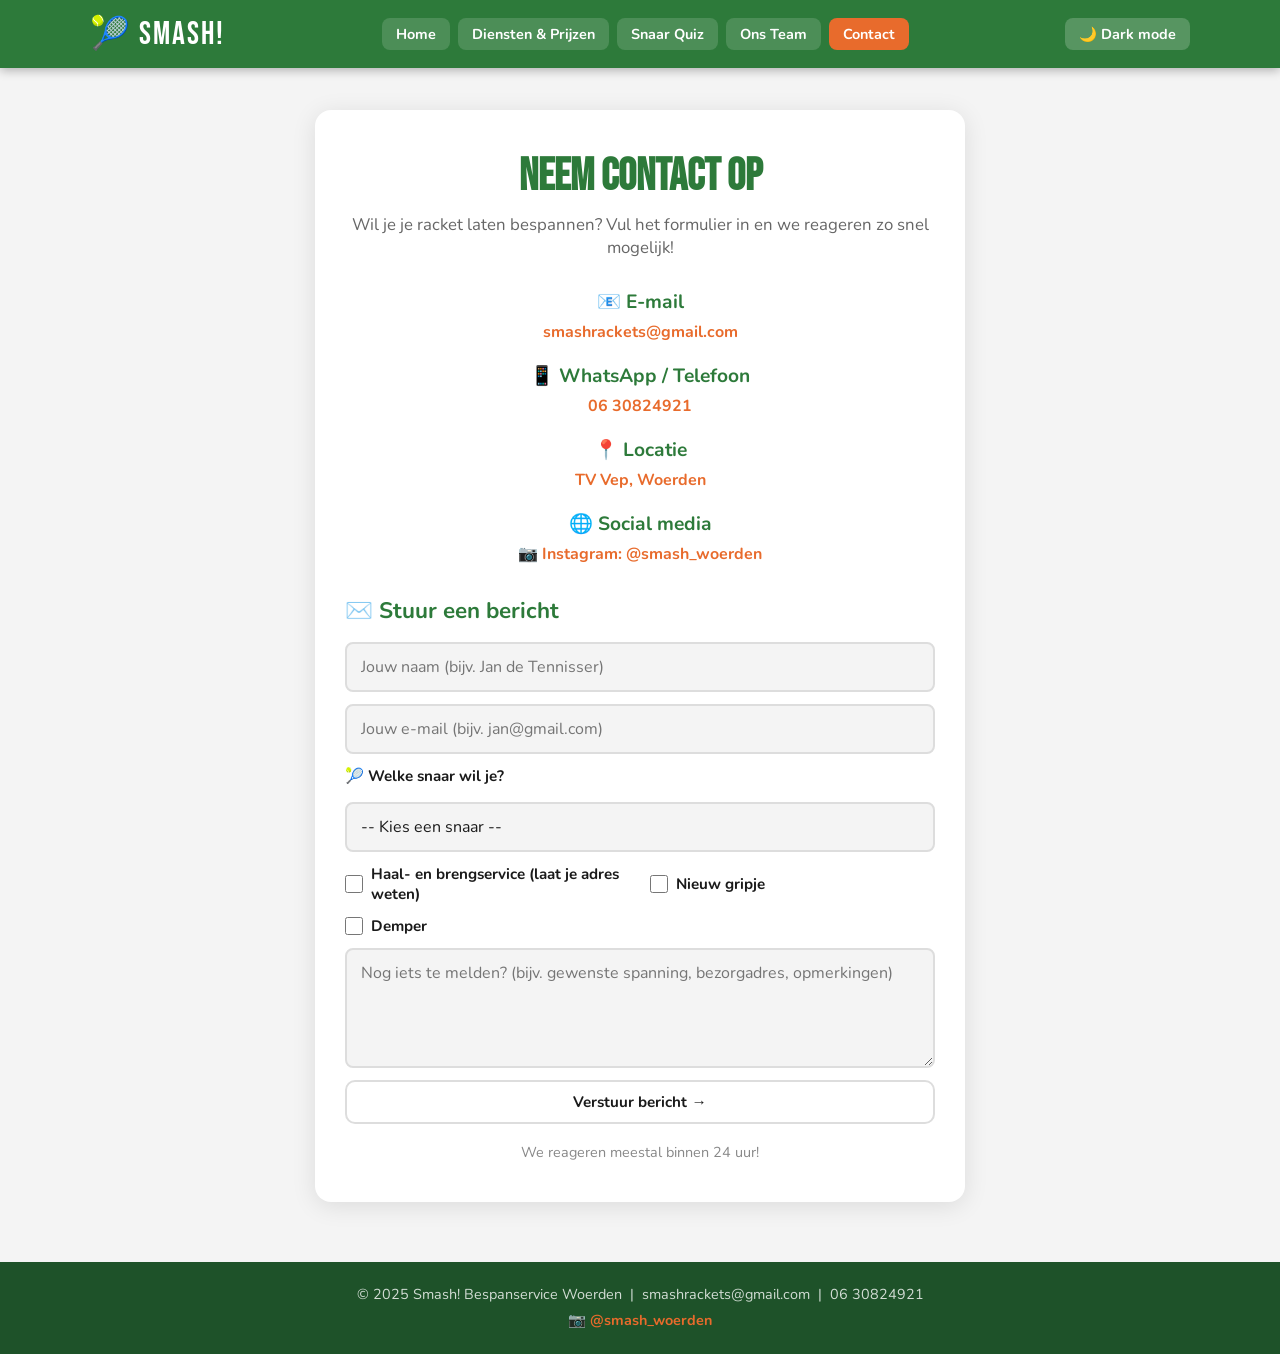
==== commit 939a3be4: "kers op de feestelijke websitetaart voor Nieuwkoop" ====
--- a/contact.html
+++ b/contact.html
@@ -26,7 +26,7 @@
 <main>
     <section class="contact-kaart">
         <h1>Neem contact op</h1>
-        <p class="intro">Wil je je racket laten bespannen? Stuur ons een bericht en we reageren zo snel mogelijk!</p>
+        <p class="intro">Wil je je racket laten bespannen? Vul het formulier in en we reageren zo snel mogelijk!</p>
 
         <div class="gegevens">
             <h2>📧 E-mail</h2>
@@ -48,21 +48,37 @@
             </p>
         </div>
 
-
-
         <div class="contact-form">
             <h2>✉️ Stuur een bericht</h2>
-             <div class="lever-keuze">
-        <button class="lever-knop actief" onclick="kiesLever('breng', this)">🎾 Ik breng mijn racket</button>
-        <button class="lever-knop" onclick="kiesLever('bezorg', this)">🚲 Ik wil bezorging</button>
-    </div>
 
-            <input type="text" id="naam" placeholder="Jouw naam (Bijv. Jan de Tennisser)">
-            <input type="email" id="email" placeholder="jouw email (Bijv. JandeTennisser@gmail.com)">
-            <textarea id="bericht" placeholder="Jouw bericht (bijv. welk racket, welke snaar, bezorgservice?)"></textarea>
+            <input type="text" id="naam" placeholder="Jouw naam (bijv. Jan de Tennisser)">
+            <input type="email" id="email" placeholder="Jouw e-mail (bijv. jan@gmail.com)">
+
+            <label class="form-label" for="snaar-select">🎾 Welke snaar wil je?</label>
+            <select id="snaar-select">
+                <option value="">-- Kies een snaar --</option>
+                <option value="Head Sonic Pro (€20,-)">Head Sonic Pro </option>
+                <option value="Pro's Pro (€15,-)">Pro's Pro </option>
+                <option value="Babolat Hurricane (€17,50,-)">Babolat Hurricane </option>
+                <option value="Luxilon Alu Power (€35,-)">Luxilon Alu Power </option>
+            </select>
+
+           <div class="form-checkboxes">
+    <label class="checkbox-label">
+        <input type="checkbox" id="check-haalbren"> Haal- en brengservice (laat je adres weten)
+    </label>
+    <label class="checkbox-label">
+        <input type="checkbox" id="check-grip"> Nieuw gripje
+    </label>
+    <label class="checkbox-label">
+        <input type="checkbox" id="check-demper"> Demper
+    </label>
+</div>
+            <textarea id="bericht" placeholder="Nog iets te melden? (bijv. gewenste spanning, bezorgadres, opmerkingen)"></textarea>
+
             <button class="cta-knop" onclick="verstuurBericht()">Verstuur bericht →</button>
-            <p class="reactietijd"> We reageren meestal binnen 24 uur!</p>
-            <p id="form-bevestiging" class="verborgen form-ok">✅ Bedankt! We nemen snel contact met je op.</p>
+            <p class="reactietijd">We reageren meestal binnen 24 uur!</p>
+            <p id="form-bevestiging" class="verborgen form-ok">✅ Bedankt! Je mail-app opent nu.</p>
         </div>
     </section>
 </main>
@@ -74,4 +90,4 @@
 
 <script src="main.js"></script>
 </body>
-</html>
+</html>
--- a/style.css
+++ b/style.css
@@ -1,6 +1,6 @@
 @import url('https://fonts.googleapis.com/css2?family=Bebas+Neue&family=Nunito:wght@400;600;700;900&display=swap');
 
-/* ── CSS Variabelen ── */
+
 :root {
     --oranje: #e86b2c;
     --groen: #2d7a3a;
@@ -21,11 +21,10 @@
     --header-bg: #163d1e;
     --footer-bg: #111;
     --border: #444;
-    --wit: #2a2a2a;
+    --wit: #4b4a4a;
     --knop-tekst: #f0f0f0;
 }
 
-/* ── Reset ── */
 * {
     margin: 0;
     padding: 0;
@@ -40,7 +39,7 @@
     transition: background 0.3s, color 0.3s;
 }
 
-/* ── Animatie ── */
+
 main {
     animation: instappen 0.5s ease-in-out;
 }
@@ -50,7 +49,7 @@
     to   { opacity: 1; transform: translateY(0); }
 }
 
-/* ── Header (FIXED + bovenop alles) ── */
+
 header {
     background: var(--header-bg);
     padding: 14px 30px;
@@ -120,7 +119,6 @@
     background: var(--oranje);
 }
 
-/* ── Hero (tiptop) ── */
 .tiptop {
     display: flex;
     align-items: center;
@@ -156,7 +154,6 @@
     font-size: 8rem;
 }
 
-/* ── Knoppen ── */
 .bespannen-knop {
     display: inline-block;
     background: var(--oranje);
@@ -182,7 +179,6 @@
     background: #e0e0e0;
 }
 
-/* ── Voordelen ── */
 .voordelen {
     display: flex;
     gap: 20px;
@@ -203,6 +199,15 @@
     transition: 0.2s;
 }
 
+
+
+
+
+
+
+
+
+
 .voordeel:hover {
     transform: translateY(-4px);
 }
@@ -218,7 +223,6 @@
     margin-bottom: 8px;
 }
 
-/* ── Banners ── */
 .bespannen-banner,
 .cta-banner {
     background: var(--oranje);
@@ -277,7 +281,6 @@
     transform: translateY(-2px);
 }
 
-/* ── Paginatitel ── */
 .pagina-titel {
     text-align: center;
     max-width: 700px;
@@ -303,7 +306,7 @@
     opacity: 0.75;
 }
 
-/* ── Prijzen ── */
+
 .prijzen-grid {
     display: flex;
     gap: 20px;
@@ -320,7 +323,7 @@
     border-radius: 14px;
     padding: 24px 20px;
     text-align: center;
-    box-shadow: 0 2px 12px rgba(0, 0, 0, 0.08);
+    box-shadow: 0 2px 12px rgba(0, 0, 0, 0.0000082);
     border: 2px solid var(--border);
     position: relative;
     transition: 0.2s;
@@ -394,7 +397,7 @@
     transform: scale(1.05);
 }
 
-/* ── Extra diensten ── */
+
 .extra-diensten {
     max-width: 700px;
     margin: 0 auto 40px auto;
@@ -426,7 +429,7 @@
     border-radius: 14px;
     padding: 24px;
     text-align: center;
-    box-shadow: 0 2px 10px rgba(0, 0, 0, 0.08);
+    box-shadow: 0 2px 10px rgba(0, 0, 0, 0.000000000008);
 }
 
 .extra-item .icon {
@@ -468,12 +471,15 @@
     transform: scale(1.05);
 }
 
-/* ── Calculator ── */
+
+
 .calculator {
     max-width: 600px;
     margin: 0 auto 60px auto;
     background: var(--kaart);
     padding: 30px;
+
+
     border-radius: 16px;
     box-shadow: 0 4px 20px rgba(0, 0, 0, 0.1);
     text-align: center;
@@ -533,7 +539,7 @@
     border-radius: 10px;
     text-align: center;
     font-size: 1.4rem;
-    font-weight: 900;
+    font-weight: 670;
     margin-top: 10px;
 }
 
@@ -543,7 +549,6 @@
     color: var(--oranje);
 }
 
-/* ── Quiz ── */
 .quiz-voortgang {
     display: flex;
     justify-content: center;
@@ -684,7 +689,6 @@
     transform: translateY(-2px);
 }
 
-/* ── Team ── */
 .team-grid {
     display: flex;
     gap: 20px;
@@ -846,10 +850,11 @@
     font-size: 1.05rem;
 }
 
-/* ── Foto carrousel ── */
 .draai-sectie {
     max-width: 860px;
     margin: 0 auto 40px auto;
+   
+   
     padding: 0 20px;
 }
 
@@ -896,7 +901,7 @@
     color: white;
 }
 
-/* ── Footer ── */
+
 footer {
     background: var(--footer-bg);
     color: rgba(255, 255, 255, 0.8);
@@ -914,7 +919,6 @@
 
 footer a:hover { text-decoration: underline; }
 
-/* ── Responsive ── */
 @media (max-width: 700px) {
     .header-inner {
         flex-direction: column;
@@ -935,34 +939,54 @@
     .draai-track img { height: 200px; }
 }
 
-@media (max-width: 520px) {
-    .quiz-container { padding: 28px 18px; }
-    .quiz-stap h3   { font-size: 1.15rem; }
-}
-.lever-keuze {
-    display: flex;
-    gap: 10px;
-    margin-bottom: 16px;
-}
-
-.lever-knop {
-    flex: 1;
-    padding: 12px;
-    border-radius: 10px;
+.form-label {
+    font-weight: 700;
+    color: var(--tekst);
+    display: block;
+    margin-bottom: 4px;
+    font-size: 0.95rem;
+}
+
+.contact-form select {
+    width: 100%;
+    padding: 12px 14px;
+    border-radius: 8px;
     border: 2px solid var(--border);
+    font-size: 1rem;
+    font-family: 'Nunito', sans-serif;
     background: var(--lichtgrijs);
     color: var(--tekst);
-    font-family: 'Nunito', sans-serif;
-    font-weight: 700;
+    transition: border-color 0.2s;
+    appearance: none;
     cursor: pointer;
-    transition: 0.2s;
-}
-
-.lever-knop.actief,
-.lever-knop:hover {
+}
+
+.contact-form select:focus {
+    outline: none;
     border-color: var(--oranje);
-    color: var(--oranje);
-    background: var(--kaart);
+}
+
+.form-checkboxes {
+    display: grid;
+    grid-template-columns: 1fr 1fr;
+    gap: 12px 20px;
+}
+
+.checkbox-label {
+    display: flex;
+    align-items: center;
+    gap: 8px;
+    font-weight: 700;
+    cursor: pointer;
+    font-size: 0.95rem;
+}
+
+.checkbox-label input[type="checkbox"] {
+    width: 18px;
+    height: 18px;
+    accent-color: var(--oranje);
+    cursor: pointer;
+    flex-shrink: 0;
 }
 
 .reactietijd {
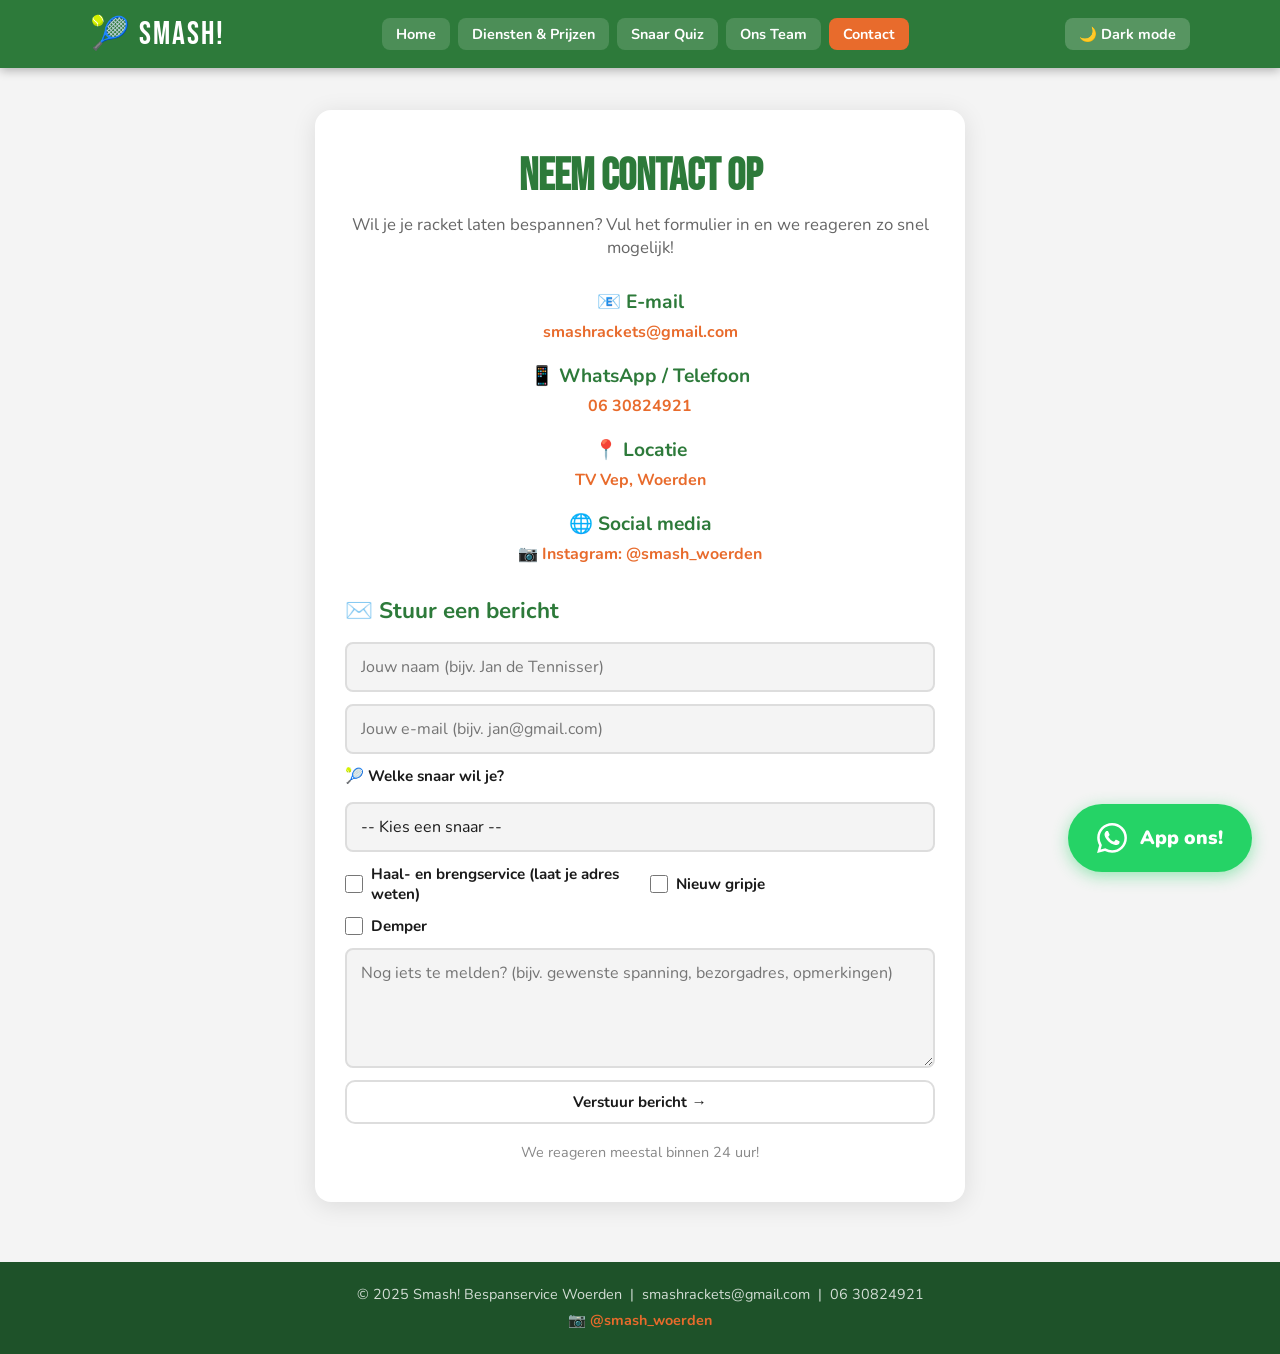
==== commit 95459085: "whatsapp" ====
--- a/contact.html
+++ b/contact.html
@@ -7,6 +7,14 @@
     <link rel="stylesheet" href="style.css">
     <link href="https://fonts.googleapis.com/css2?family=Bebas+Neue&family=Nunito:wght@400;600;700;900&display=swap" rel="stylesheet">
 </head>
+
+<a href="https://wa.me/31630824921" class="whatsapp-float" target="_blank" rel="noopener" aria-label="App ons op WhatsApp">
+    <svg viewBox="0 0 24 24" xmlns="http://www.w3.org/2000/svg">
+        <path d="M17.472 14.382c-.297-.149-1.758-.867-2.03-.967-.273-.099-.471-.148-.67.15-.197.297-.767.966-.94 1.164-.173.199-.347.223-.644.075-.297-.15-1.255-.463-2.39-1.475-.883-.788-1.48-1.761-1.653-2.059-.173-.297-.018-.458.13-.606.134-.133.298-.347.446-.52.149-.174.198-.298.298-.497.099-.198.05-.371-.025-.52-.075-.149-.669-1.612-.916-2.207-.242-.579-.487-.5-.669-.51-.173-.008-.371-.01-.57-.01-.198 0-.52.074-.792.372-.272.297-1.04 1.016-1.04 2.479 0 1.462 1.065 2.875 1.213 3.074.149.198 2.096 3.2 5.077 4.487.709.306 1.262.489 1.694.625.712.227 1.36.195 1.871.118.571-.085 1.758-.719 2.006-1.413.248-.694.248-1.289.173-1.413-.074-.124-.272-.198-.57-.347m-5.421 7.403h-.004a9.87 9.87 0 01-5.031-1.378l-.361-.214-3.741.982.998-3.648-.235-.374a9.86 9.86 0 01-1.51-5.26c.001-5.45 4.436-9.884 9.888-9.884 2.64 0 5.122 1.03 6.988 2.898a9.825 9.825 0 012.893 6.994c-.003 5.45-4.437 9.884-9.885 9.884m8.413-18.297A11.815 11.815 0 0012.05 0C5.495 0 .16 5.335.157 11.892c0 2.096.547 4.142 1.588 5.945L.057 24l6.305-1.654a11.882 11.882 0 005.683 1.448h.005c6.554 0 11.89-5.335 11.893-11.893a11.821 11.821 0 00-3.48-8.413z"/>
+    </svg>
+    <span class="whatsapp-label">App ons!</span>
+</a>
+
 <body>
 
 <header>
--- a/style.css
+++ b/style.css
@@ -994,4 +994,63 @@
     font-size: 0.9rem;
     color: #888;
     margin-top: 6px;
-}+}
+
+.whatsapp-float {
+    position: fixed;
+    bottom: 28px;
+    right: 28px;
+    z-index: 9999;
+    background: #25d366;
+    color: white;
+    border-radius: 50px;
+    padding: 14px 20px;
+    display: flex;
+    align-items: center;
+    gap: 10px;
+    text-decoration: none;
+    font-weight: 900;
+    font-family: 'Nunito', sans-serif;
+    font-size: 0.95rem;
+    box-shadow: 0 4px 16px rgba(37, 211, 102, 0.45);
+    transition: transform 0.2s, box-shadow 0.2s;
+}
+
+.whatsapp-float:hover {
+    transform: translateY(-4px);
+    box-shadow: 0 8px 24px rgba(37, 211, 102, 0.55);
+    color: white;
+}
+
+.whatsapp-float svg {
+    width: 22px;
+    height: 22px;
+    fill: white;
+    flex-shrink: 0;
+}
+
+.whatsapp-label {
+    white-space: nowrap;
+}
+
+@media (max-width: 500px) {
+    .whatsapp-float {
+        padding: 14px;
+        border-radius: 50%;
+    }
+    .whatsapp-label {
+        display: none;
+    }
+}
+.whatsapp-float {
+    bottom: 28px;
+    right: 28px;
+    padding: 19px 29px;  
+    font-size: 1.2rem;
+    gap: 13px;
+}
+
+.whatsapp-float svg {
+    width: 30px;         
+    height: 30px;
+}
